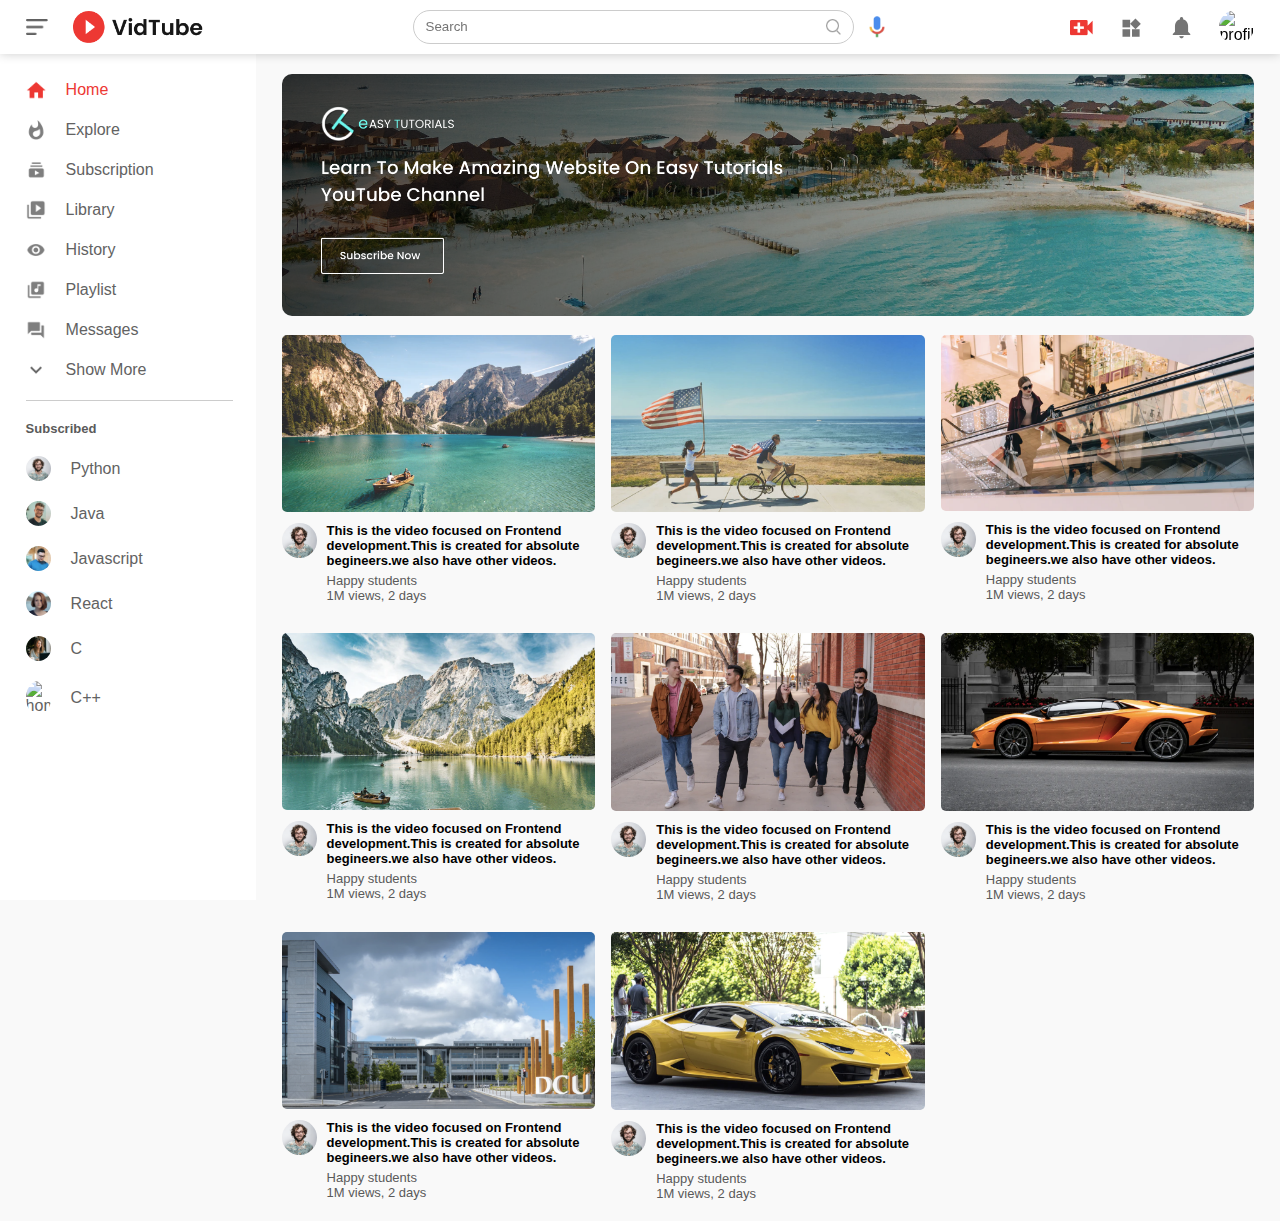
==== index.html @ ba39d773 "update of utube_ui" ====
<!DOCTYPE html>
<html>
<head>
    <meta charset='utf-8'>
    <meta http-equiv='X-UA-Compatible' content='IE=edge'>
    <title>Page Title</title>
    <meta name='viewport' content='width=device-width, initial-scale=1'>
    <link rel='stylesheet' type='text/css' media='screen' href='style.css'>
    
</head>
<body>
    <nav class="flex-div">
        <div class="nav-left flex-div ">
            <img src="./images/menu.png" class="menu-icon">
            <img src="./images/logo.png" class="logo">
        </div>
        <div class="nav-middle flex-div">
            <div class="search-box">
                <input type="text" placeholder="Search">
                <img src="./images/search.png" alt="search">
            </div>
            <img src="./images/voice-search.png" class="mic-icon" alt="voice_search">
        </div>
        <div class="nav-right flex-div">    
            <img src="./images/upload.png" alt="upload">
            <img src="./images/more.png" alt="more">
            <img src="./images/notification.png" alt="notification">
            <img src="./images/jack.png" class="user-icon" alt="profile">
        </div>
    </nav>
    <div class="sidebar">
        <div class="shortcut-links">
            <a href="#"> <img src="./images/home.png" alt="home"><p>Home</p></a>
            <a href="#"> <img src="./images/explore.png" alt="home"><p>Explore</p></a>
            <a href="#"> <img src="./images/subscription.png" alt="home"><p>Subscription</p></a>
            <a href="#"> <img src="./images/library.png" alt="home"><p>Library</p></a>
            <a href="#"> <img src="./images/history.png" alt="home"><p>History</p></a>
            <a href="#"> <img src="./images/playlist.png" alt="home"><p>Playlist</p></a>
            <a href="#"> <img src="./images/messages.png" alt="home"><p>Messages</p></a>
            <a href="#"> <img src="./images/show-more.png" alt="home"><p>Show More</p></a>
            <hr>

        </div>
        <div class="subscribed-list">
            <h3>Subscribed</h3>
            <a href="#"> <img src="./images/Jack.png" alt="home"><p>Python</p></a>
            <a href="#"> <img src="./images/simon.png" alt="home"><p>Java</p></a>
            <a href="#"> <img src="./images/tom.png" alt="home"><p>Javascript</p></a>
            <a href="#"> <img src="./images/megan.png" alt="home"><p>React</p></a>
            <a href="#"> <img src="./images/cameron.png" alt="home"><p>C</p></a>
            <a href="#"> <img src="./images/jack.png" alt="home"><p>C++</p></a>
         
            
            
        </div>
    </div>
    <div class="container">
        <div class="banner">
            <img src="./images/banner.png"  class="" alt="banner">
        </div>
        <div class="list-container">
            <div class="vid-list">
                <a href="./videoplayer.html"><img src="./images/thumbnail1.png" class="thumbnail" alt="1"></a>
                <div class="flex-div">
                    <img src="./images/Jack.png" alt="">
                    <div class="vid-info">
                        <a href="#">This is the video focused on Frontend development.This is created 
                            for absolute begineers.we also have other videos. </a>
                        <p>Happy students</p>
                        <p>1M views, 2 days</p>
                    </div>
                </div>
            </div>
            <div class="vid-list">
                <a href="#"><img src="./images/thumbnail2.png" class="thumbnail" alt="1"></a>
                <div class="flex-div">
                    <img src="./images/Jack.png" alt="">
                    <div class="vid-info">
                        <a href="#">This is the video focused on Frontend development.This is created
                             for absolute begineers.we also have other videos. </a>
                        <p>Happy students</p>
                        <p>1M views, 2 days</p>
                    </div>
                </div>
            </div>
            <div class="vid-list">
                <a href="#"><img src="./images/thumbnail3.png" class="thumbnail" alt="1"></a>
                <div class="flex-div">
                    <img src="./images/Jack.png" alt="">
                    <div class="vid-info">
                        <a href="#">This is the video focused on Frontend development.This is created
                             for absolute begineers.we also have other videos. </a>
                        <p>Happy students</p>
                        <p>1M views, 2 days</p>
                    </div>
                </div>
            </div>
            <div class="vid-list">
                <a href="#"><img src="./images/thumbnail4.png" class="thumbnail" alt="1"></a>
                <div class="flex-div">
                    <img src="./images/Jack.png" alt="">
                    <div class="vid-info">
                        <a href="#">This is the video focused on Frontend development.This is created
                             for absolute begineers.we also have other videos. </a>
                        <p>Happy students</p>
                        <p>1M views, 2 days</p>
                    </div>
                </div>
            </div>
            <div class="vid-list">
                <a href="#"><img src="./images/thumbnail5.png" class="thumbnail" alt="1"></a>
                <div class="flex-div">
                    <img src="./images/Jack.png" alt="">
                    <div class="vid-info">
                        <a href="#">This is the video focused on Frontend development.This is created
                             for absolute begineers.we also have other videos. </a>
                        <p>Happy students</p>
                        <p>1M views, 2 days</p>
                    </div>
                </div>
            </div>
            <div class="vid-list">
                <a href="#"><img src="./images/thumbnail6.png" class="thumbnail" alt="1"></a>
                <div class="flex-div">
                    <img src="./images/Jack.png" alt="">
                    <div class="vid-info">
                        <a href="#">This is the video focused on Frontend development.This is created
                             for absolute begineers.we also have other videos. </a>
                        <p>Happy students</p>
                        <p>1M views, 2 days</p>
                    </div>
                </div>
            </div>
            <div class="vid-list">
                <a href="#"><img src="./images/thumbnail7.png" class="thumbnail" alt="1"></a>
                <div class="flex-div">
                    <img src="./images/Jack.png" alt="">
                    <div class="vid-info">
                        <a href="#">This is the video focused on Frontend development.This is created
                             for absolute begineers.we also have other videos. </a>
                        <p>Happy students</p>
                        <p>1M views, 2 days</p>
                    </div>
                </div>
            </div>
            <div class="vid-list">
                <a href="#"><img src="./images/thumbnail8.png" class="thumbnail" alt="1"></a>
                <div class="flex-div">
                    <img src="./images/Jack.png" alt="">
                    <div class="vid-info">
                        <a href="#">This is the video focused on Frontend development.This is created
                             for absolute begineers.we also have other videos. </a>
                        <p>Happy students</p>
                        <p>1M views, 2 days</p>
                    </div>
                </div>
            </div>
            
        </div>
    </div>
    <script src="script.js"></script>
</body>
</html>
---- style.css ----
*{
    margin: 0;
    padding: 0;
    font-family: 'poppins',sans-serif;
    box-sizing: border-box;
    
}
img{
    cursor: pointer;
}
.flex-div{
    display:flex;
    align-items: center;
}
nav{
    padding: 10px 2%;
    justify-content: space-between;
    background-color: #ffffff;
    position: sticky;
    top:0;
    z-index: 10;
    box-shadow: 0 0 10px rgba(0, 0, 0, 0.2);
}
.nav-right img{
    width: 25px;
    margin-right: 25px;
}

.nav-right .user-icon{
    width: 35px;
    border-radius: 50%;
    margin-right: 0;
}
.nav-left .menu-icon{

    width: 22px;
    margin-right: 25px;
}
.nav-left .logo{

    width: 130px;
    margin-right: 25px;
}
.nav-middle .mic-icon{
    width: 16px;
}
.nav-middle .search-box{
    border:1px solid #ccc;
    border-radius: 25px;
    padding: 8px 12px;
    margin-right: 15px;
    display: flex;
    align-items: center;
}
.nav-middle .search-box input{
    width: 400px;
    border: none;
    outline: none;
    background-color: transparent;
}
.nav-middle .search-box img{
    width: 15px;
}
.sidebar{
    background:#ffffff;
    width: 20%;
    height: 100vh;
    position: fixed;
    top: 0;
    padding-left: 2%;
    padding-top: 80px;
 }

 a{
    text-decoration: none;
    color: #626262;
    
 }
 .shortcut-links a img{
    width: 20px;
    margin-right: 20px;
 }
 .shortcut-links a{
    display: flex;
    align-items: center;
    margin-bottom: 20px;
    width: fit-content;
    flex-wrap: wrap;
 }
 .shortcut-links a:first-child{
    color: #ed3833;
 }
 .shortcut-links hr{
    display: flex;
    border: 0;
    height: 1px;
    background-color: #ccc;
    width: 90%;
 }
 .subscribed-list a{
    display: flex;
    align-items: center;
    margin-bottom: 20px;
    width: fit-content;
    flex-wrap: wrap;
 }
 .subscribed-list h3{
    font-size: 13px;
    margin: 20px 0px;
    color: #5a5a5a;
}
.subscribed-list img{
    width: 25px;
    margin-right: 20px;
    border-radius: 50%;
}
.container{
    background-color: #f9f9f9;
    padding-left: 22%;
    padding-right: 2%;
    padding-top: 20px;
    padding-bottom: 20px;
}
.banner{
    width: 100%;
}
.banner img{
    width: 100%;
    border-radius: 10px;
}
.list-container{
    display: grid;
    grid-template-columns: repeat(auto-fit, minmax(250px, 1fr));
    grid-column-gap:16px;
    grid-row-gap:30px;
    margin-top: 15px;

}
.vid-list .thumbnail{
    width: 100%;
    border-radius: 5px;
}
.vid-list .flex-div{
    align-items: flex-start;
    margin-top: 7px;

    }
.vid-list .flex-div img{
    width: 35px;
    margin-right: 10px;
    border-radius: 50%;
}
.vid-info{
    color: #5a5a5a;
    font-size: 13px;
}
.vid-info a {
    color: black;
    font-weight: 600;
    display: block;
    margin-bottom: 5px;
}

.small-sidebar{
    width: 5%;
}
.small-sidebar a p{
    display: none;
}
.small-sidebar hr{
    width: 50%;
    margin-bottom: 25px;
}
.small-sidebar h3{
    display: none;
}
.large-container{
    padding-left: 7%;
}

@media(max-width:800px){
    .menu-icon{
        display: none;
    }
    .sidebar{
        display: none;
    }
    .container{
        padding-left: 5%;
        padding-right: 5%;
    }
    .nav-right img{
        display: none;
    }
    .nav-right .user-icon{
        display: block;
        width: 30px;
    }
    .nav-middle .search-box input{
        width: 100%;
    }
    .nav-middle .mic-icon{
        display: none;

    }
    .logo{
        width: 90px;
    }
}
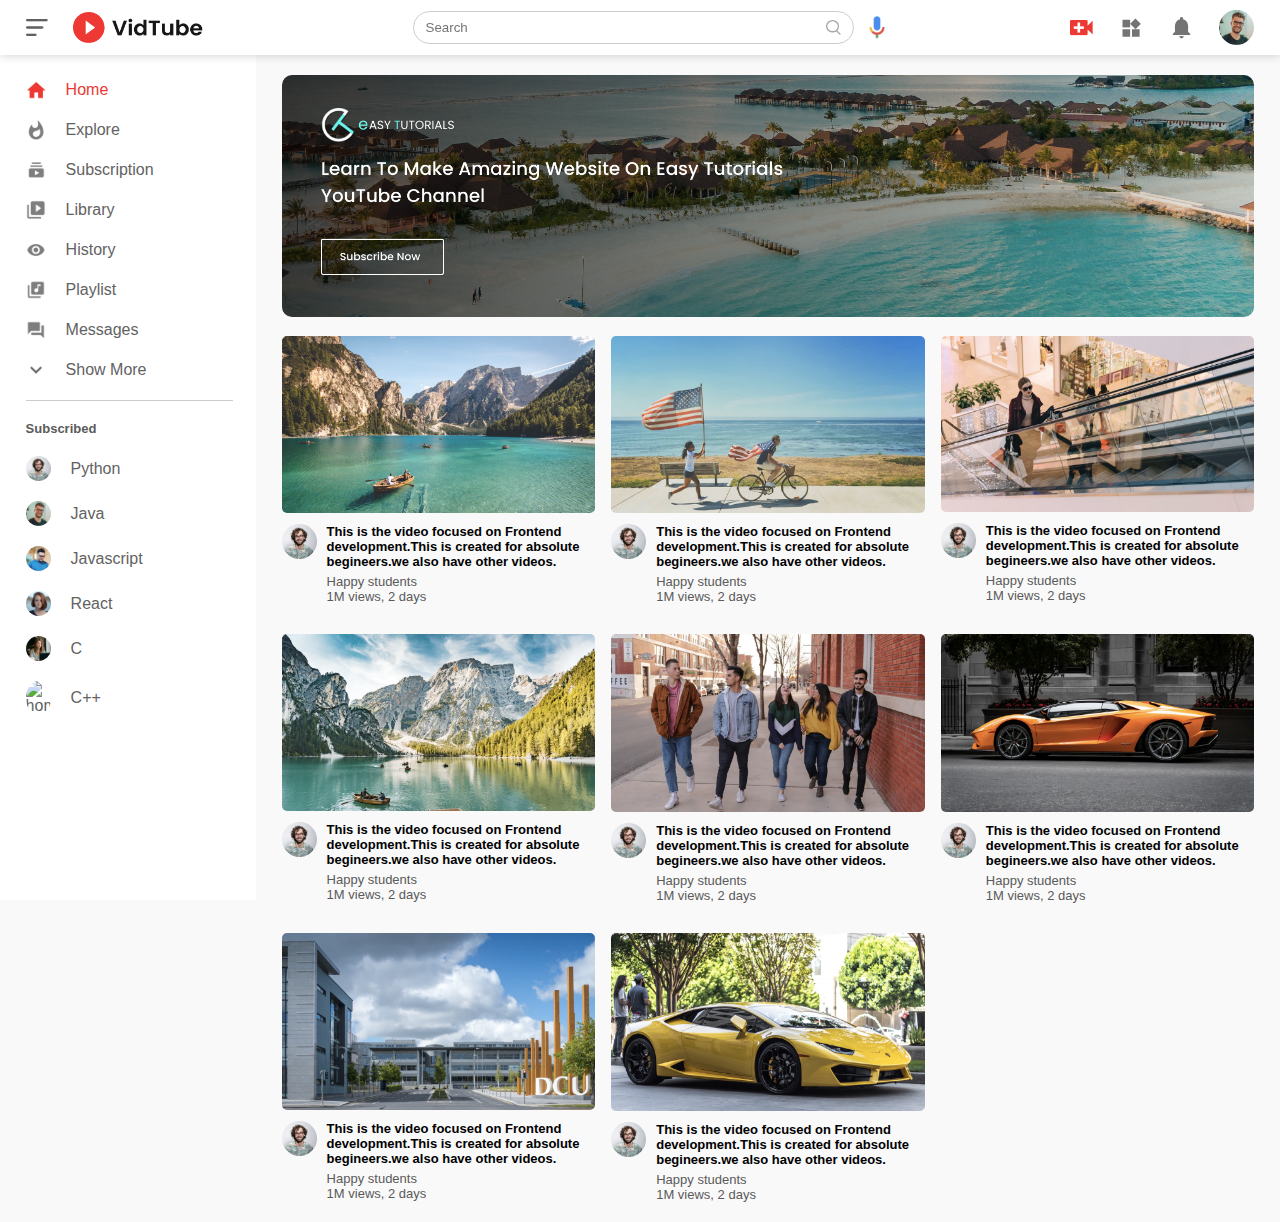
==== commit cd1ad302: "updated videoplayer" ====
--- a/index.html
+++ b/index.html
@@ -25,7 +25,7 @@
             <img src="./images/upload.png" alt="upload">
             <img src="./images/more.png" alt="more">
             <img src="./images/notification.png" alt="notification">
-            <img src="./images/jack.png" class="user-icon" alt="profile">
+            <img src="./images/simon.png" class="user-icon" alt="profile">
         </div>
     </nav>
     <div class="sidebar">
--- a/style.css
+++ b/style.css
@@ -206,4 +206,174 @@
     .logo{
         width: 90px;
     }
-}+}
+
+.play-container{
+    padding-left: 2%;
+}
+.row{
+    display: flex;
+    justify-content: space-between;
+    flex-wrap: wrap;
+}
+.play-video{
+    flex-basis: 68%;
+}
+.play-video video{
+    width: 100%;
+}
+.play-video .tags a {
+    color:#0000ff;
+    font-size:15px;
+}
+.play-video .play-video-info{
+    display:flex;
+    align-items: center;
+    justify-content: space-between;
+    color:#5a5a5a;
+    flex-wrap: wrap;
+    margin-top: 10px;
+    font-size: 15px;
+
+}
+.play-video .play-video-info a{
+    display: inline-flex;
+    align-items: center;
+    margin-left: 15px;
+}
+.play-video .play-video-info a img{
+    width: 20px;
+    margin-right: 8px;
+}
+.play-video hr{
+    border: 0;
+    height: 1px;
+    background-color: #ccc;
+    margin: 10px 0;
+}
+.publisher{
+    display: flex;
+    align-items: center;
+    margin-top: 20px;
+
+}
+.publisher div{
+    flex:1;
+    line-height: 18px;
+
+}
+.publisher img{
+    border-radius: 50%;
+    width: 40px;
+    margin-right: 15px;
+
+}
+.publisher div p{
+    color:black;
+    font-weight: 600;
+    font-size: 18px;
+}
+.publisher div span{
+    font-size: 13px;
+    color: #5a5a5a;
+}
+.publisher button{
+    color:white;
+    background-color: red;
+    padding: 8px 30px;
+    border: none;
+    border-radius: 5px;
+    cursor: pointer;
+}
+.vid-description{
+    padding-left: 55px;
+    margin: 15px 0;
+}
+.vid-description p{
+    font-size: 14px;
+    margin-bottom: 5px;
+    color: #5a5a5a;
+}
+.vid-description h4{
+    font-size: 14px;
+    color: #5a5a5a;
+    margin-top: 15px;
+}
+.add-comment{
+    display: flex;
+    align-items: center;
+    margin: 30px 0;
+}
+.add-comment img{
+    width: 35px;
+    border-radius: 50%;
+    margin-right: 15px;
+}
+.add-comment input{
+    border: none;
+    border-bottom: 1px solid grey;
+    width: 100%;
+    outline: none;
+    padding-top: 10px;
+    background: transparent;
+}
+.old-comments{
+    display: flex;
+    align-items: center;
+    margin: 20px 0;
+
+}
+.old-comments img{
+    width: 35px;
+    border-radius: 50%;
+    margin-right: 15px;
+}
+.old-comments h3{
+    font-size: 14px;
+    margin-bottom: 2px;
+ }
+   .old-comments h3 span{
+    font-size: 12px;
+    color: #5a5a5a;
+    margin-left: 8px;
+    font-weight: 500;
+}
+.old-comments .comments-action{
+    display: flex;
+    margin: 8px 0;
+    align-items: center;
+    font-size: 14px;
+
+}
+.old-comments .comments-action img{
+    border-radius: 0;
+    width: 20px;
+    margin-right: 5px;
+
+}
+.old-comments .comments-action span{
+    margin-right: 20px;
+    color: #5a5a5a;
+}
+.old-comments .comments-action a{
+    color:#0000ff;
+}
+.right-sidebar{
+    flex-basis: 30%;
+}
+.side-video-list{
+    display: flex;
+    justify-content: space-between;
+    margin-bottom: 8px;
+}
+.side-video-list img{
+    width: 100%;
+}
+.side-video-list .small-thumbnail{
+    flex-basis: 50%;
+
+}
+.side-video-list .vid-info{
+    flex-basis: 49%;
+    }
+    